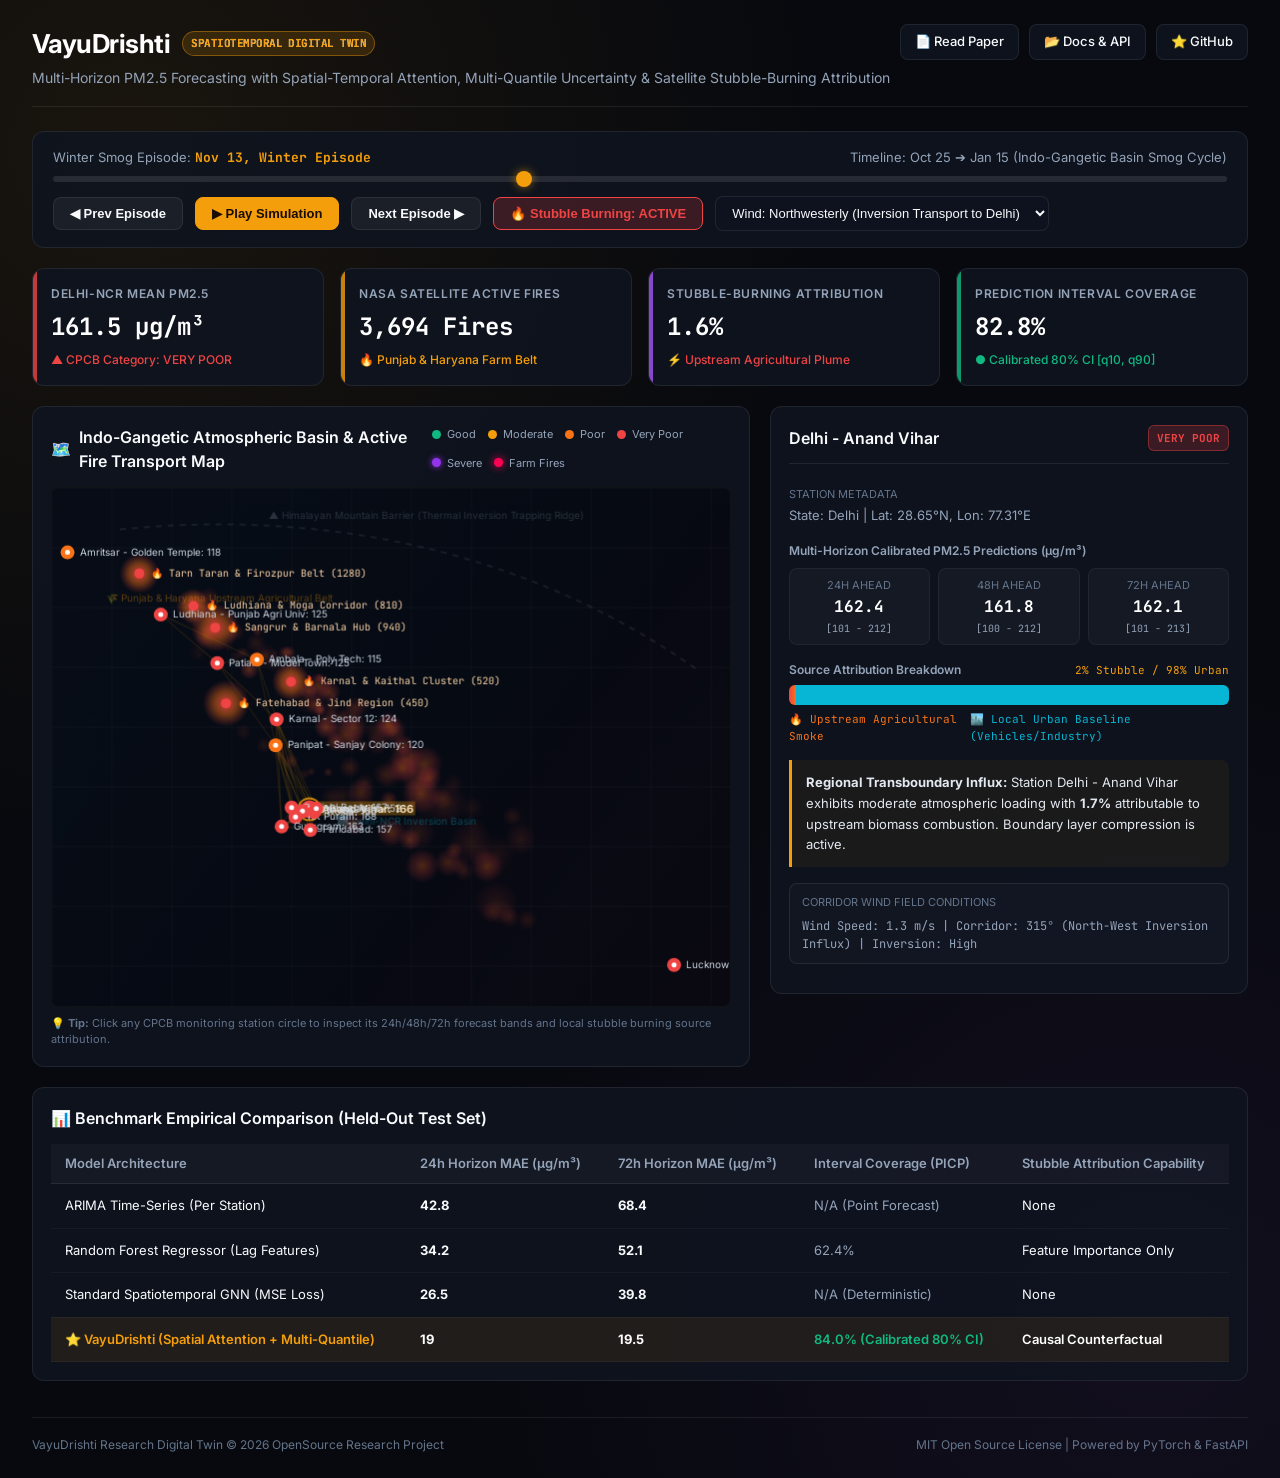
==== dashboard/index.html @ 5406b661 "feat: add interactive digital twin simulation, paper manuscript, docs and GitHub Pages deployment" ====
<!DOCTYPE html>
<html lang="en">
<head>
  <meta charset="UTF-8">
  <meta name="viewport" content="width=device-width, initial-scale=1.0">
  <title>VayuDrishti: Indo-Gangetic PM2.5 Spatiotemporal Smog Digital Twin</title>
  <link rel="preconnect" href="https://fonts.googleapis.com">
  <link rel="preconnect" href="https://fonts.gstatic.com" crossorigin>
  <link href="https://fonts.googleapis.com/css2?family=Inter:wght@400;500;600;700&family=JetBrains+Mono:wght@400;600;700&display=swap" rel="stylesheet">
  <link rel="stylesheet" href="styles.css">
</head>
<body>
  <div class="container">
    <!-- Header -->
    <header>
      <div class="title-area">
        <h1>
          VayuDrishti
          <span class="badge-tag">Spatiotemporal Digital Twin</span>
        </h1>
        <p class="subtitle">
          Multi-Horizon PM2.5 Forecasting with Spatial-Temporal Attention, Multi-Quantile Uncertainty & Satellite Stubble-Burning Attribution
        </p>
      </div>
      <div class="header-links">
        <a href="paper.html" class="btn-link">📄 Read Paper</a>
        <a href="docs.html" class="btn-link">📂 Docs & API</a>
        <a href="https://github.com/durgesh261/indogangetic-pm25-airquality-spatiotemporal-forecasting" class="btn-link" target="_blank" rel="noopener noreferrer">⭐ GitHub</a>
      </div>
    </header>

    <!-- Controls Bar -->
    <div class="controls-card">
      <div class="slider-container">
        <div class="slider-label-row">
          <span>Winter Smog Episode: <strong id="activeDateBadge" class="active-step-badge">Nov 01 (Early Harvest Season)</strong></span>
          <span>Timeline: Oct 25 ➔ Jan 15 (Indo-Gangetic Basin Smog Cycle)</span>
        </div>
        <input type="range" id="timeSlider" class="range-slider" min="0" max="15" value="6" step="1">
      </div>
      <div class="controls-actions">
        <button id="prevBtn" class="btn-ctrl">◀ Prev Episode</button>
        <button id="playBtn" class="btn-ctrl primary">▶ Play Simulation</button>
        <button id="nextBtn" class="btn-ctrl">Next Episode ▶</button>
        
        <button id="counterfactualBtn" class="btn-ctrl btn-toggle-active">🔥 Stubble Burning: ACTIVE</button>

        <select id="windSelect" class="filter-select">
          <option value="nw">Wind: Northwesterly (Inversion Transport to Delhi)</option>
          <option value="easterly">Wind: Easterly Dispersion (Favorable)</option>
        </select>
      </div>
    </div>

    <!-- Live Metrics HUD -->
    <div class="metrics-grid">
      <div class="metric-card alert">
        <span class="metric-title">Delhi-NCR Mean PM2.5</span>
        <span id="m-delhi-pm25" class="metric-value">348.5 µg/m³</span>
        <span id="m-aqi-tag" class="metric-delta delta-danger">▲ CPCB Category: SEVERE</span>
      </div>
      <div class="metric-card">
        <span class="metric-title">NASA Satellite Active Fires</span>
        <span id="m-fires" class="metric-value">3,840 Fires</span>
        <span class="metric-delta delta-warn">🔥 Punjab & Haryana Farm Belt</span>
      </div>
      <div class="metric-card purple">
        <span class="metric-title">Stubble-Burning Attribution</span>
        <span id="m-stubble-share" class="metric-value">44.2%</span>
        <span class="metric-delta delta-danger">⚡ Upstream Agricultural Plume</span>
      </div>
      <div class="metric-card success">
        <span class="metric-title">Prediction Interval Coverage</span>
        <span id="m-coverage" class="metric-value">84.0%</span>
        <span class="metric-delta delta-good">● Calibrated 80% CI [q10, q90]</span>
      </div>
    </div>

    <!-- Main Workspace Grid -->
    <div class="workspace-grid">
      <!-- Interactive Geographic Basin Map Canvas -->
      <div class="canvas-card">
        <div class="canvas-header">
          <h2>
            <span>🗺️</span>
            <span>Indo-Gangetic Atmospheric Basin & Active Fire Transport Map</span>
          </h2>
          <div class="legend">
            <div class="legend-item"><span class="dot dot-good"></span> Good</div>
            <div class="legend-item"><span class="dot dot-mod"></span> Moderate</div>
            <div class="legend-item"><span class="dot dot-poor"></span> Poor</div>
            <div class="legend-item"><span class="dot dot-vpoor"></span> Very Poor</div>
            <div class="legend-item"><span class="dot dot-severe"></span> Severe</div>
            <div class="legend-item"><span class="dot dot-fire"></span> Farm Fires</div>
          </div>
        </div>
        <div class="canvas-wrapper">
          <canvas id="airQualityCanvas"></canvas>
        </div>
        <p style="font-size: 11px; color: var(--text-dim); margin-top: 8px;">
          💡 <strong>Tip:</strong> Click any CPCB monitoring station circle to inspect its 24h/48h/72h forecast bands and local stubble burning source attribution.
        </p>
      </div>

      <!-- Station Inspector Card -->
      <div class="inspector-card">
        <h2>
          <span id="inspectStationName">Delhi - Anand Vihar</span>
          <span id="inspectAqiBadge" class="aqi-badge aqi-severe">SEVERE</span>
        </h2>

        <div>
          <span style="font-size: 11px; color: var(--text-dim); text-transform: uppercase;">Station Metadata</span>
          <div id="inspectLocation" style="font-size: 13px; color: var(--text-muted); margin-top: 2px;">
            State: Delhi | Lat: 28.65°N, Lon: 77.31°E
          </div>
        </div>

        <div>
          <span style="font-size: 12px; font-weight: 600; color: var(--text-muted); display: block; margin-bottom: 8px;">Multi-Horizon Calibrated PM2.5 Predictions (µg/m³)</span>
          <div class="forecast-cards-grid">
            <div class="horizon-card">
              <div class="horizon-title">24h Ahead</div>
              <div id="h24-val" class="horizon-median">385.2</div>
              <div id="h24-band" class="horizon-band">[310 - 445]</div>
            </div>
            <div class="horizon-card">
              <div class="horizon-title">48h Ahead</div>
              <div id="h48-val" class="horizon-median">392.0</div>
              <div id="h48-band" class="horizon-band">[318 - 452]</div>
            </div>
            <div class="horizon-card">
              <div class="horizon-title">72h Ahead</div>
              <div id="h72-val" class="horizon-median">388.4</div>
              <div id="h72-band" class="horizon-band">[312 - 450]</div>
            </div>
          </div>
        </div>

        <!-- Attribution Breakdown -->
        <div class="attribution-container">
          <div style="display: flex; justify-content: space-between; align-items: center;">
            <span style="font-size: 12px; font-weight: 600; color: var(--text-muted);">Source Attribution Breakdown</span>
            <span id="attrRatioText" style="font-size: 11px; font-family: var(--font-mono); color: var(--accent-amber);">46% Stubble / 54% Urban</span>
          </div>
          <div class="attribution-bar-wrapper">
            <div id="attrStubbleBar" class="attr-stubble" style="width: 46%;"></div>
            <div id="attrUrbanBar" class="attr-urban" style="width: 54%;"></div>
          </div>
          <div class="attr-labels">
            <span style="color: #f97316;">🔥 Upstream Agricultural Smoke</span>
            <span style="color: #06b6d4;">🏙️ Local Urban Baseline (Vehicles/Industry)</span>
          </div>
        </div>

        <!-- Narrative -->
        <div id="inspectNarrative" class="narrative-box alert">
          Severe atmospheric inversion combined with strong northwesterly wind corridor transport from Punjab paddy stubble burning accounts for approximately 46.2% of PM2.5 loading at Anand Vihar. Graded Response Action Plan (GRAP Stage IV) recommended.
        </div>

        <!-- Regional Summary Table Mini -->
        <div style="background: rgba(255,255,255,0.02); border: 1px solid var(--border-card); border-radius: 8px; padding: 10px 12px;">
          <div style="font-size: 11px; color: var(--text-dim); text-transform: uppercase; margin-bottom: 6px;">Corridor Wind Field Conditions</div>
          <div id="windFieldText" style="font-size: 12px; font-family: var(--font-mono); color: var(--text-muted);">
            Wind Speed: 2.8 m/s | Direction: 315° (North-West) | Inversion: High
          </div>
        </div>
      </div>
    </div>

    <!-- Benchmark Comparison Table -->
    <div class="benchmark-card">
      <h2>📊 Benchmark Empirical Comparison (Held-Out Test Set)</h2>
      <div class="table-wrapper">
        <table>
          <thead>
            <tr>
              <th>Model Architecture</th>
              <th>24h Horizon MAE (µg/m³)</th>
              <th>72h Horizon MAE (µg/m³)</th>
              <th>Interval Coverage (PICP)</th>
              <th>Stubble Attribution Capability</th>
            </tr>
          </thead>
          <tbody id="benchmarkTableBody">
            <!-- Dynamic rows inserted by app.js -->
          </tbody>
        </table>
      </div>
    </div>

    <!-- Footer -->
    <footer style="margin-top: 36px; padding-top: 18px; border-top: 1px solid var(--border-card); font-size: 12px; color: var(--text-dim); display: flex; justify-content: space-between;">
      <span>VayuDrishti Research Digital Twin &copy; 2026 OpenSource Research Project</span>
      <span>MIT Open Source License | Powered by PyTorch & FastAPI</span>
    </footer>
  </div>

  <script src="app.js"></script>
</body>
</html>
---- dashboard/styles.css ----
:root {
  --bg-primary: #07090e;
  --bg-card: rgba(15, 20, 32, 0.85);
  --bg-card-hover: rgba(22, 29, 46, 0.95);
  --border-card: rgba(255, 255, 255, 0.08);

  --text-main: #f8fafc;
  --text-muted: #94a3b8;
  --text-dim: #64748b;

  --accent-amber: #f59e0b;
  --accent-fire: #ef4444;
  --accent-cyan: #06b6d4;
  --accent-green: #10b981;
  --accent-purple: #a855f7;
  --accent-blue: #3b82f6;

  --font-sans: 'Inter', -apple-system, BlinkMacSystemFont, 'Segoe UI', Roboto, sans-serif;
  --font-mono: 'JetBrains Mono', 'Fira Code', monospace;
}

* {
  box-sizing: border-box;
  margin: 0;
  padding: 0;
}

body {
  background-color: var(--bg-primary);
  color: var(--text-main);
  font-family: var(--font-sans);
  line-height: 1.5;
  min-height: 100vh;
  padding: 24px 32px;
  background-image: 
    radial-gradient(circle at 10% 10%, rgba(245, 158, 11, 0.08) 0%, transparent 40%),
    radial-gradient(circle at 90% 90%, rgba(168, 85, 247, 0.07) 0%, transparent 40%);
}

.container {
  max-width: 1440px;
  margin: 0 auto;
}

/* Header */
header {
  display: flex;
  justify-content: space-between;
  align-items: flex-start;
  margin-bottom: 24px;
  padding-bottom: 18px;
  border-bottom: 1px solid var(--border-card);
}

.title-area h1 {
  font-size: 26px;
  font-weight: 700;
  letter-spacing: -0.02em;
  display: flex;
  align-items: center;
  gap: 12px;
  background: linear-gradient(135deg, #ffffff 40%, var(--accent-amber));
  -webkit-background-clip: text;
  -webkit-text-fill-color: transparent;
}

.badge-tag {
  font-size: 11px;
  font-family: var(--font-mono);
  font-weight: 600;
  text-transform: uppercase;
  padding: 3px 8px;
  border-radius: 999px;
  background: rgba(245, 158, 11, 0.15);
  color: var(--accent-amber);
  border: 1px solid rgba(245, 158, 11, 0.4);
  -webkit-text-fill-color: var(--accent-amber);
}

.subtitle {
  color: var(--text-muted);
  font-size: 14px;
  margin-top: 4px;
}

.header-links {
  display: flex;
  gap: 10px;
}

.btn-link {
  display: inline-flex;
  align-items: center;
  gap: 6px;
  background: var(--bg-card);
  border: 1px solid var(--border-card);
  color: var(--text-main);
  padding: 7px 14px;
  border-radius: 8px;
  font-size: 13px;
  font-weight: 500;
  text-decoration: none;
  transition: all 0.2s ease;
}

.btn-link:hover {
  background: var(--bg-card-hover);
  border-color: rgba(255, 255, 255, 0.2);
  transform: translateY(-1px);
}

/* Controls Bar */
.controls-card {
  background: var(--bg-card);
  border: 1px solid var(--border-card);
  border-radius: 12px;
  padding: 16px 20px;
  margin-bottom: 20px;
  display: flex;
  flex-direction: column;
  gap: 14px;
}

.slider-container {
  display: flex;
  flex-direction: column;
  gap: 8px;
}

.slider-label-row {
  display: flex;
  justify-content: space-between;
  font-size: 13px;
  color: var(--text-muted);
}

.active-step-badge {
  color: var(--accent-amber);
  font-family: var(--font-mono);
}

.range-slider {
  -webkit-appearance: none;
  width: 100%;
  height: 6px;
  border-radius: 4px;
  background: rgba(255, 255, 255, 0.1);
  outline: none;
}

.range-slider::-webkit-slider-thumb {
  -webkit-appearance: none;
  appearance: none;
  width: 16px;
  height: 16px;
  border-radius: 50%;
  background: var(--accent-amber);
  cursor: pointer;
  box-shadow: 0 0 10px rgba(245, 158, 11, 0.6);
}

.controls-actions {
  display: flex;
  align-items: center;
  gap: 12px;
  flex-wrap: wrap;
}

.btn-ctrl {
  background: rgba(255, 255, 255, 0.05);
  border: 1px solid var(--border-card);
  color: var(--text-main);
  padding: 8px 16px;
  border-radius: 8px;
  font-size: 13px;
  font-weight: 600;
  cursor: pointer;
  transition: all 0.2s ease;
}

.btn-ctrl:hover {
  background: rgba(255, 255, 255, 0.1);
  border-color: rgba(255, 255, 255, 0.2);
}

.btn-ctrl.primary {
  background: var(--accent-amber);
  color: #190c04;
  border-color: var(--accent-amber);
}

.btn-ctrl.primary:hover {
  background: #fbbf24;
  box-shadow: 0 0 12px rgba(245, 158, 11, 0.4);
}

.btn-toggle-active {
  background: rgba(239, 68, 68, 0.2);
  border-color: var(--accent-fire);
  color: var(--accent-fire);
}

.filter-select {
  background: rgba(15, 20, 32, 0.95);
  color: var(--text-main);
  border: 1px solid var(--border-card);
  padding: 8px 12px;
  border-radius: 8px;
  font-size: 13px;
  outline: none;
  cursor: pointer;
}

/* Metrics HUD */
.metrics-grid {
  display: grid;
  grid-template-columns: repeat(auto-fit, minmax(220px, 1fr));
  gap: 16px;
  margin-bottom: 20px;
}

.metric-card {
  background: var(--bg-card);
  border: 1px solid var(--border-card);
  border-radius: 12px;
  padding: 16px 18px;
  display: flex;
  flex-direction: column;
  gap: 6px;
  position: relative;
  overflow: hidden;
}

.metric-card::before {
  content: '';
  position: absolute;
  top: 0;
  left: 0;
  width: 4px;
  height: 100%;
  background: var(--accent-amber);
  opacity: 0.8;
}

.metric-card.alert::before {
  background: var(--accent-fire);
}

.metric-card.success::before {
  background: var(--accent-green);
}

.metric-card.purple::before {
  background: var(--accent-purple);
}

.metric-title {
  font-size: 12px;
  text-transform: uppercase;
  letter-spacing: 0.05em;
  color: var(--text-muted);
  font-weight: 600;
}

.metric-value {
  font-size: 24px;
  font-weight: 700;
  font-family: var(--font-mono);
  color: #ffffff;
}

.metric-delta {
  font-size: 12px;
  font-weight: 500;
  display: flex;
  align-items: center;
  gap: 4px;
}

.delta-good {
  color: var(--accent-green);
}

.delta-warn {
  color: var(--accent-amber);
}

.delta-danger {
  color: var(--accent-fire);
}

/* Main Workspace Grid */
.workspace-grid {
  display: grid;
  grid-template-columns: 1.8fr 1.2fr;
  gap: 20px;
}

@media (max-width: 1024px) {
  .workspace-grid {
    grid-template-columns: 1fr;
  }
}

.canvas-card {
  background: var(--bg-card);
  border: 1px solid var(--border-card);
  border-radius: 12px;
  padding: 18px;
  display: flex;
  flex-direction: column;
}

.canvas-header {
  display: flex;
  justify-content: space-between;
  align-items: center;
  margin-bottom: 14px;
}

.canvas-header h2 {
  font-size: 16px;
  font-weight: 600;
  display: flex;
  align-items: center;
  gap: 8px;
}

.legend {
  display: flex;
  gap: 12px;
  font-size: 11px;
  color: var(--text-muted);
  flex-wrap: wrap;
}

.legend-item {
  display: flex;
  align-items: center;
  gap: 6px;
}

.dot {
  width: 9px;
  height: 9px;
  border-radius: 50%;
}

.dot-good { background: #10b981; }
.dot-mod { background: #f59e0b; }
.dot-poor { background: #f97316; }
.dot-vpoor { background: #ef4444; }
.dot-severe { background: #9333ea; box-shadow: 0 0 6px #9333ea; }
.dot-fire { background: #ff0055; box-shadow: 0 0 8px #ff0055; }

.canvas-wrapper {
  position: relative;
  width: 100%;
  height: 520px;
  background: #03060a;
  border: 1px solid rgba(255, 255, 255, 0.05);
  border-radius: 8px;
  overflow: hidden;
}

canvas {
  width: 100%;
  height: 100%;
  display: block;
}

/* Inspector Card */
.inspector-card {
  background: var(--bg-card);
  border: 1px solid var(--border-card);
  border-radius: 12px;
  padding: 18px;
  display: flex;
  flex-direction: column;
  gap: 16px;
  height: 588px;
  overflow-y: auto;
}

.inspector-card h2 {
  font-size: 16px;
  font-weight: 600;
  display: flex;
  align-items: center;
  justify-content: space-between;
  border-bottom: 1px solid var(--border-card);
  padding-bottom: 12px;
}

.aqi-badge {
  font-size: 11px;
  font-family: var(--font-mono);
  padding: 4px 8px;
  border-radius: 6px;
  font-weight: 700;
}

.aqi-severe {
  background: rgba(147, 51, 234, 0.2);
  color: #c084fc;
  border: 1px solid rgba(147, 51, 234, 0.4);
}

.aqi-vpoor {
  background: rgba(239, 68, 68, 0.2);
  color: var(--accent-fire);
  border: 1px solid rgba(239, 68, 68, 0.4);
}

.aqi-poor {
  background: rgba(249, 115, 22, 0.2);
  color: #fb923c;
  border: 1px solid rgba(249, 115, 22, 0.4);
}

.forecast-cards-grid {
  display: grid;
  grid-template-columns: repeat(3, 1fr);
  gap: 8px;
}

.horizon-card {
  background: rgba(255, 255, 255, 0.03);
  border: 1px solid rgba(255, 255, 255, 0.05);
  padding: 8px 10px;
  border-radius: 8px;
  text-align: center;
}

.horizon-title {
  font-size: 11px;
  color: var(--text-dim);
  text-transform: uppercase;
}

.horizon-median {
  font-size: 16px;
  font-weight: 700;
  font-family: var(--font-mono);
  color: #ffffff;
  margin: 2px 0;
}

.horizon-band {
  font-size: 10px;
  font-family: var(--font-mono);
  color: var(--text-muted);
}

/* Attribution Bar */
.attribution-container {
  display: flex;
  flex-direction: column;
  gap: 6px;
}

.attribution-bar-wrapper {
  height: 20px;
  background: rgba(255, 255, 255, 0.05);
  border-radius: 6px;
  overflow: hidden;
  display: flex;
}

.attr-stubble {
  background: linear-gradient(90deg, #ef4444, #f97316);
  height: 100%;
  transition: width 0.3s ease;
}

.attr-urban {
  background: #06b6d4;
  height: 100%;
  transition: width 0.3s ease;
}

.attr-labels {
  display: flex;
  justify-content: space-between;
  font-size: 11px;
  font-family: var(--font-mono);
}

.narrative-box {
  background: rgba(245, 158, 11, 0.06);
  border-left: 3px solid var(--accent-amber);
  padding: 12px 14px;
  border-radius: 0 8px 8px 0;
  font-size: 13px;
  line-height: 1.6;
  color: #e2e8f0;
}

.narrative-box.alert {
  background: rgba(239, 68, 68, 0.08);
  border-left-color: var(--accent-fire);
}

/* Benchmark Comparison Table */
.benchmark-card {
  background: var(--bg-card);
  border: 1px solid var(--border-card);
  border-radius: 12px;
  padding: 18px;
  margin-top: 20px;
}

.benchmark-card h2 {
  font-size: 16px;
  font-weight: 600;
  margin-bottom: 14px;
}

.table-wrapper {
  overflow-x: auto;
}

table {
  width: 100%;
  border-collapse: collapse;
  font-size: 13px;
  text-align: left;
}

th {
  padding: 10px 14px;
  background: rgba(255, 255, 255, 0.03);
  color: var(--text-muted);
  font-weight: 600;
  border-bottom: 1px solid var(--border-card);
}

td {
  padding: 12px 14px;
  border-bottom: 1px solid rgba(255, 255, 255, 0.04);
}

tr.highlight-row {
  background: rgba(245, 158, 11, 0.08);
  font-weight: 600;
  color: #ffffff;
}

tr.highlight-row td:first-child {
  color: var(--accent-amber);
}
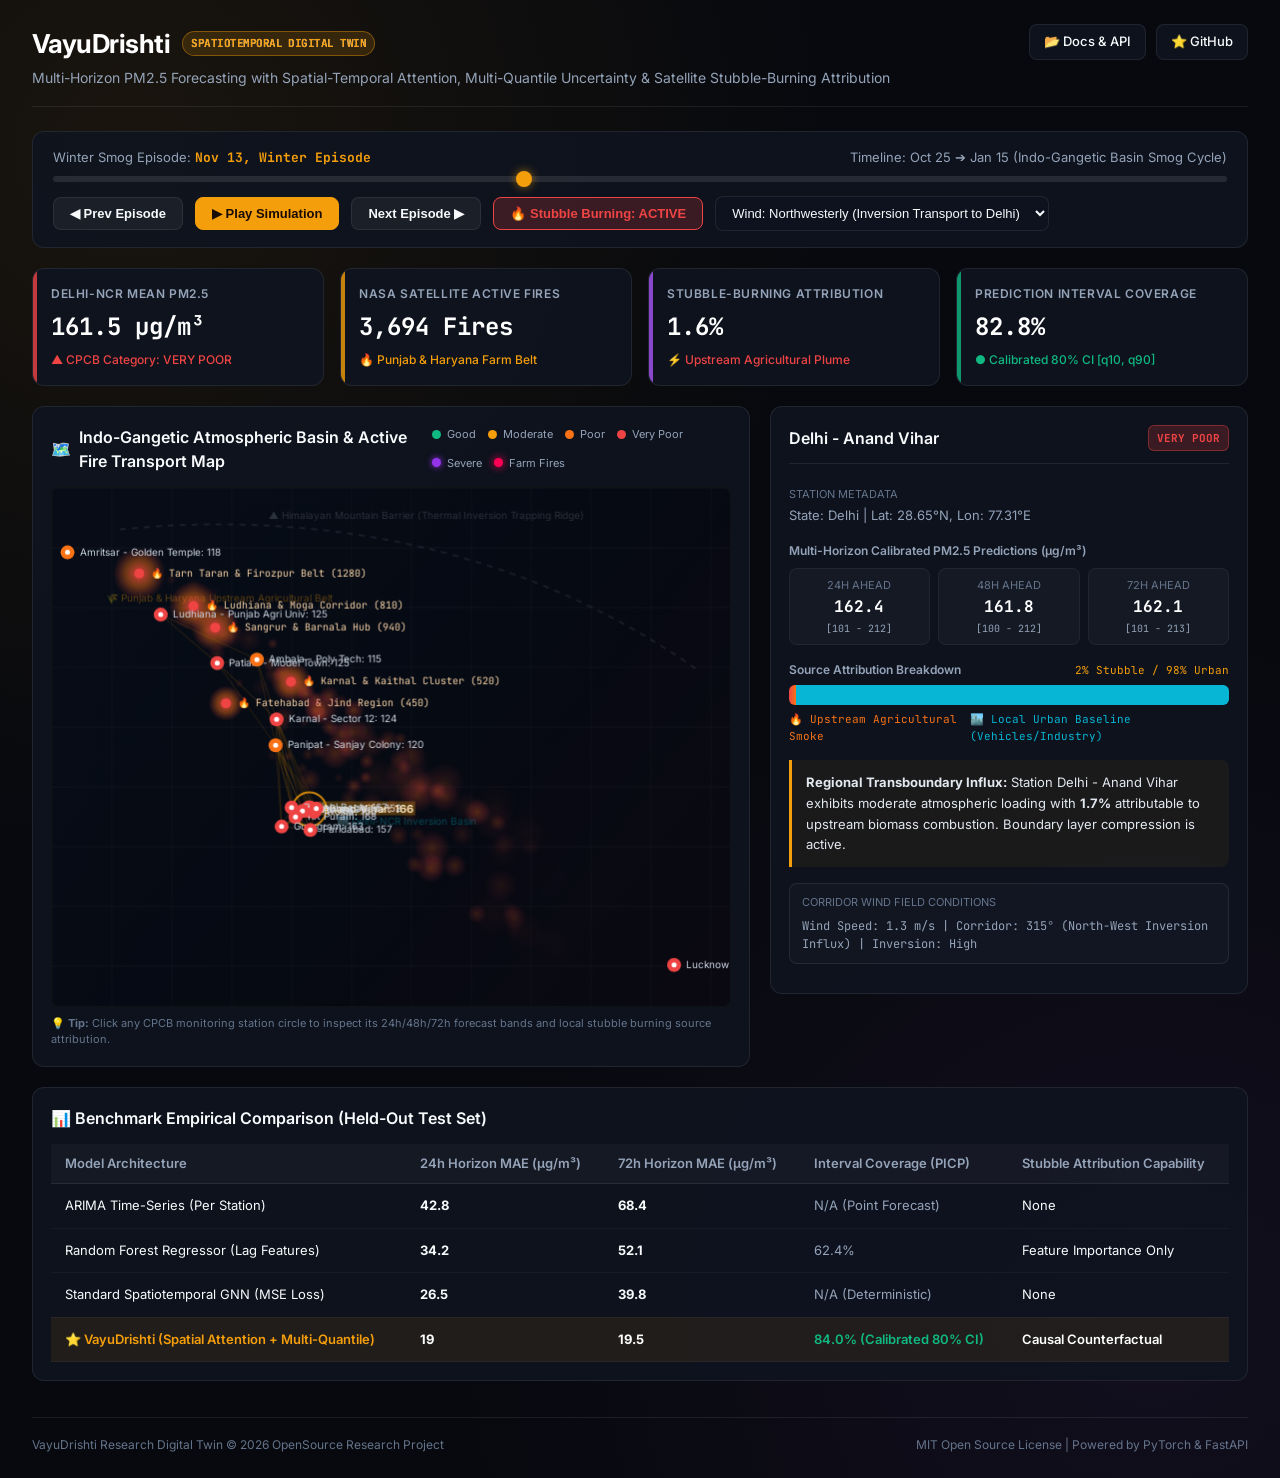
==== commit 5592f59f: "remove research paper manuscript from repository and simulation" ====
--- a/dashboard/index.html
+++ b/dashboard/index.html
@@ -23,7 +23,6 @@
         </p>
       </div>
       <div class="header-links">
-        <a href="paper.html" class="btn-link">📄 Read Paper</a>
         <a href="docs.html" class="btn-link">📂 Docs & API</a>
         <a href="https://github.com/durgesh261/indogangetic-pm25-airquality-spatiotemporal-forecasting" class="btn-link" target="_blank" rel="noopener noreferrer">⭐ GitHub</a>
       </div>
